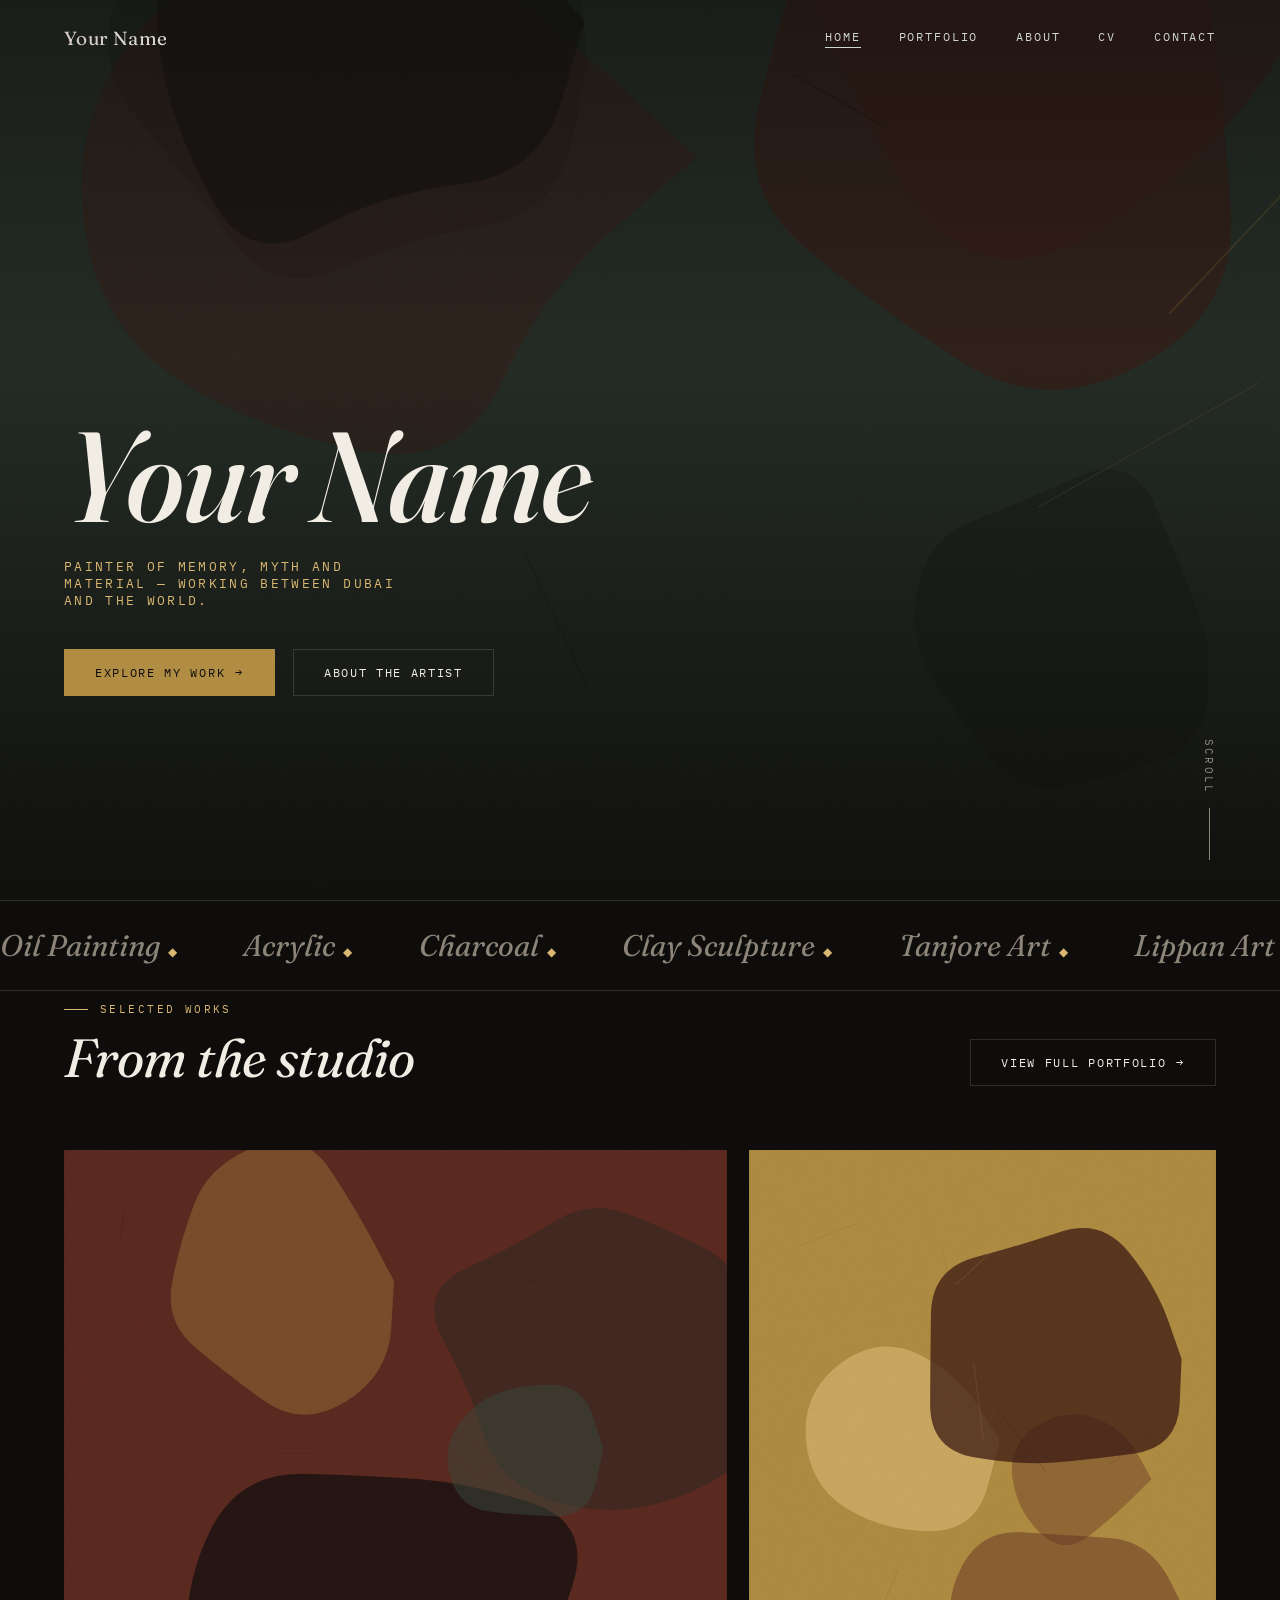
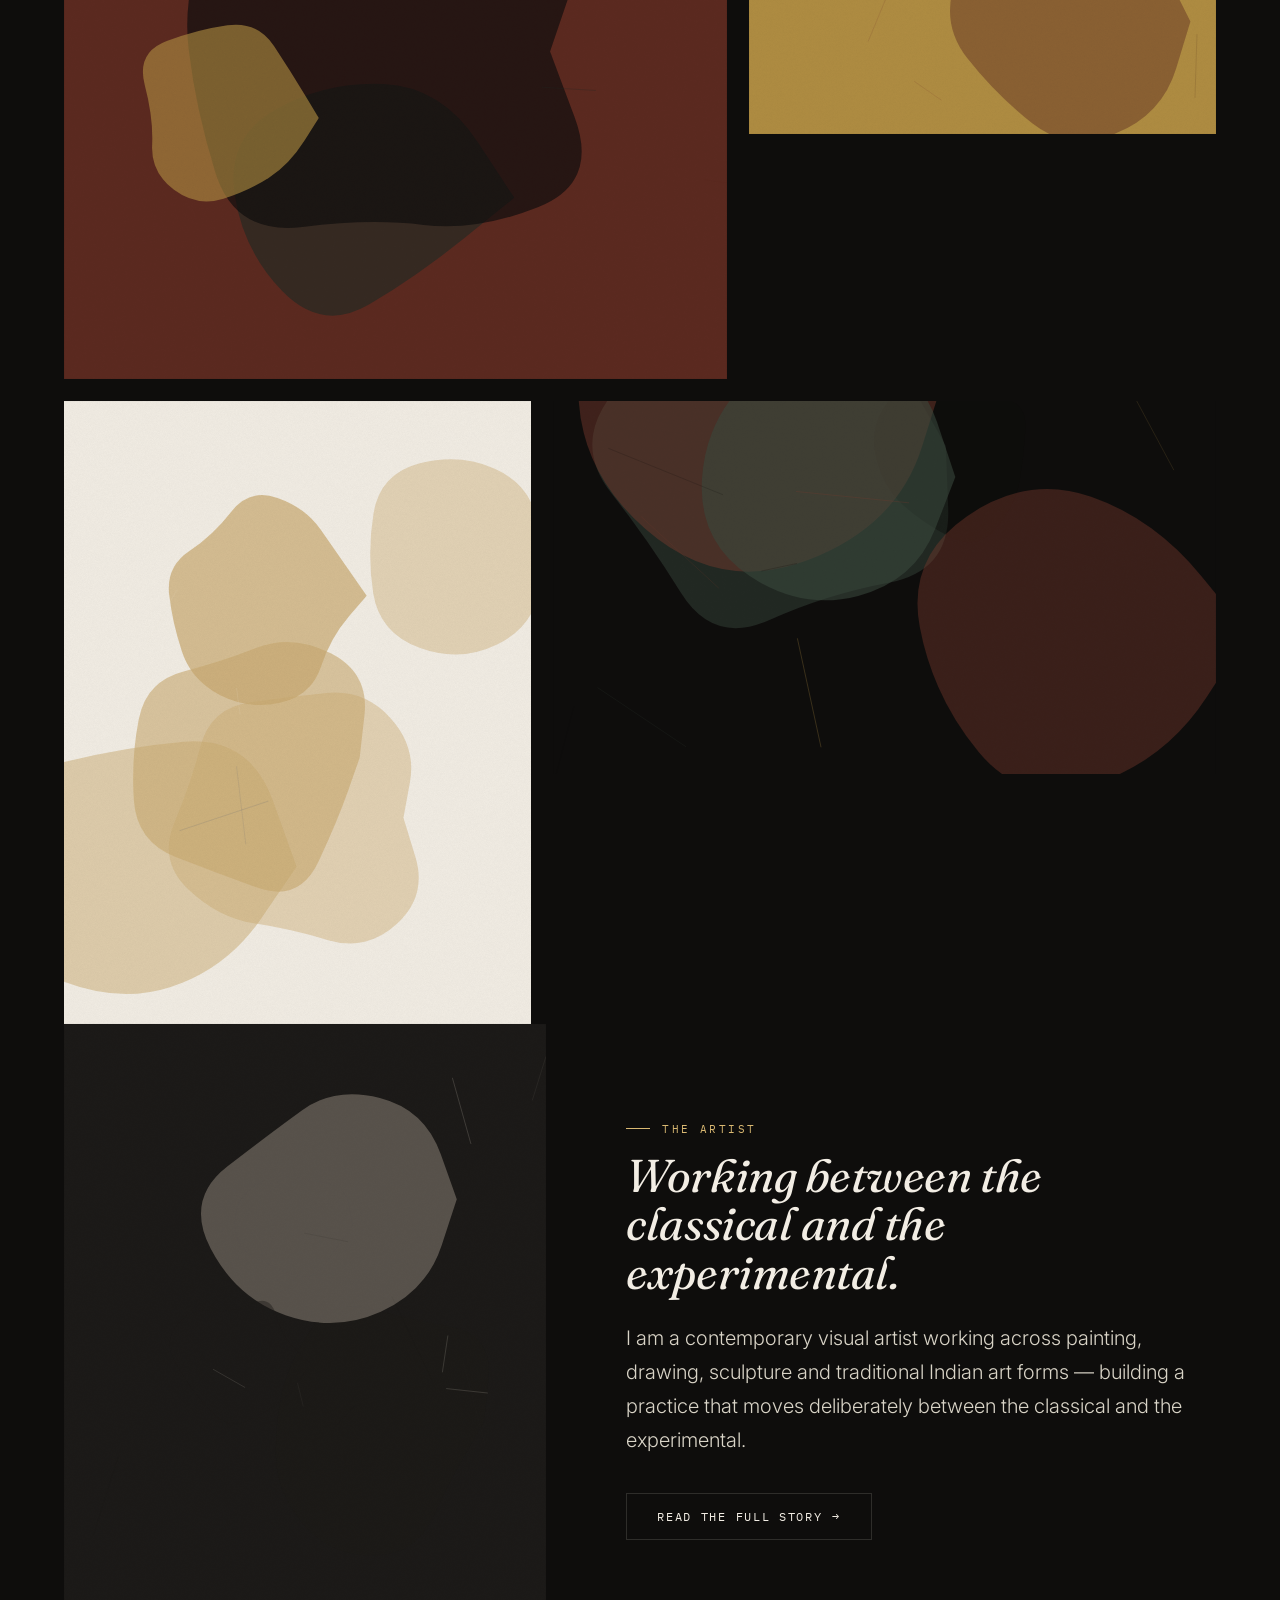
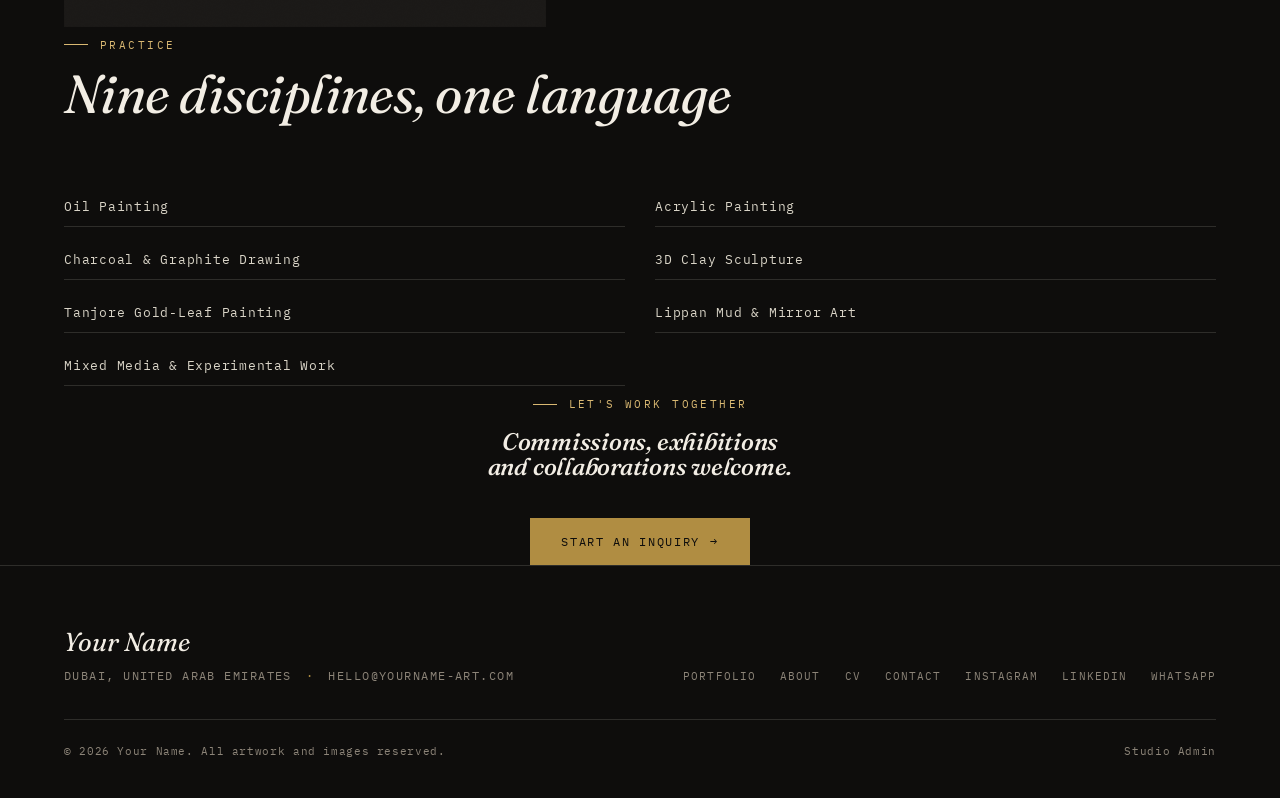
==== index.html @ 34c8f819 "PalleteAug17.1 PalleteAug17.1" ====
<!doctype html>
<html lang="en">
<head>
<meta charset="UTF-8" />
<meta name="viewport" content="width=device-width, initial-scale=1" />
<title>Your Name — Contemporary Visual Artist</title>
<meta name="description" content="Contemporary visual artist working across oil, acrylic, charcoal, clay sculpture, Tanjore and Lippan mud-mirror art. Based in Dubai, exhibiting internationally." />
<meta property="og:title" content="Your Name — Contemporary Visual Artist" />
<meta property="og:description" content="A digital gallery of paintings, sketches, sculpture and traditional Indian art forms." />
<meta property="og:type" content="website" />
<link rel="icon" href="data:,">
<link rel="stylesheet" href="assets/css/style.css" />
</head>
<body data-page="home">
<div id="veil" class="veil"></div>
<a class="skip-link" href="#main">Skip to content</a>
<div id="site-nav"></div>

<main id="main">

  <section class="hero">
    <div class="hero-media"><img id="heroImg" src="assets/images/artworks/hero-artwork.svg" alt="Featured artwork" /></div>
    <div class="hero-inner">
      <h1 class="hero-name" id="heroName">Your Name</h1>
      <p class="hero-tagline" id="heroTagline">Painter of memory, myth and material</p>
      <div class="hero-ctas">
        <a href="portfolio.html" class="btn btn-solid btn-arrow">Explore My Work</a>
        <a href="about.html" class="btn">About the Artist</a>
      </div>
    </div>
    <div class="hero-scroll"><span>Scroll</span><span class="line"></span></div>
  </section>

  <div class="marquee-wrap">
    <div class="marquee" id="marquee" aria-hidden="true"></div>
  </div>

  <section class="container">
    <div class="section-head reveal">
      <div>
        <p class="eyebrow">Selected Works</p>
        <h2>From the studio</h2>
      </div>
      <a href="portfolio.html" class="btn btn-arrow">View Full Portfolio</a>
    </div>
    <div class="featured-strip" id="featuredStrip"></div>
  </section>

  <section class="container about-teaser">
    <div class="reveal reveal-img"><img src="assets/images/artworks/study-in-graphite-ii.svg" alt="In the studio" style="aspect-ratio:4/5;object-fit:cover;" /></div>
    <div class="reveal">
      <p class="eyebrow">The Artist</p>
      <h2 style="font-style:italic;font-weight:400;font-size:clamp(30px,3.8vw,46px);margin-top:16px;">Working between the classical and the experimental.</h2>
      <p class="lede" style="margin-top:24px;" id="aboutTeaserText"></p>
      <div style="margin-top:36px;"><a href="about.html" class="btn btn-arrow">Read the Full Story</a></div>
    </div>
  </section>

  <section class="container">
    <div class="section-head reveal">
      <div>
        <p class="eyebrow">Practice</p>
        <h2>Nine disciplines, one language</h2>
      </div>
    </div>
    <div class="mediums-list stagger" id="mediumsList"></div>
  </section>

  <section class="container reveal" style="text-align:center; padding-top:0;">
    <p class="eyebrow" style="justify-content:center;">Let's Work Together</p>
    <h2 style="font-style:italic; margin-top:18px;">Commissions, exhibitions<br/>and collaborations welcome.</h2>
    <div style="margin-top:38px;"><a href="contact.html" class="btn btn-solid btn-arrow">Start an Inquiry</a></div>
  </section>

</main>

<div id="site-footer"></div>

<script src="assets/js/data.js"></script>
<script src="assets/js/store.js"></script>
<script src="assets/js/main.js"></script>
<script src="assets/js/gallery.js"></script>
<script>
document.addEventListener("site:ready", (e) => {
  const site = e.detail.site;
  document.title = `${site.artistName} — Contemporary Visual Artist`;
  document.getElementById("heroName").textContent = site.artistName;
  document.getElementById("heroTagline").textContent = site.tagline;
  document.getElementById("heroImg").src = site.heroImage;
  document.getElementById("aboutTeaserText").textContent = site.bio.intro;

  const mediums = Store.getSite().mediums;
  document.getElementById("mediumsList").innerHTML = mediums.map(m => `<li class="reveal">${m}</li>`).join("");

  const marquee = document.getElementById("marquee");
  const words = ["Oil Painting", "Acrylic", "Charcoal", "Clay Sculpture", "Tanjore Art", "Lippan Art", "Mixed Media"];
  const line = words.map(w => `<span>${w}<em>◆</em></span>`).join("");
  marquee.innerHTML = line + line;

  renderFeaturedStrip();
  initReveal();
});
</script>
</body>
</html>
---- assets/css/style.css ----
/* ===========================================================
   ARTIST GALLERY — DESIGN SYSTEM
   Palette drawn from the artist's own materials:
   ink (charcoal), plaster (gallery wall), antique gilt gold
   (Tanjore leaf), oxide clay (Lippan mud + Tanjore ground).
   =========================================================== */

@import url('https://fonts.googleapis.com/css2?family=Fraunces:ital,opsz,wght@0,9..144,300;0,9..144,400;0,9..144,500;0,9..144,600;1,9..144,400;1,9..144,500&family=Inter:wght@300;400;500;600&family=IBM+Plex+Mono:wght@400;500&display=swap');

:root{
  --ink: #0E0D0C;
  --ink-soft: #171513;
  --plaster: #F2EDE4;
  --plaster-dim: #E7E0D2;
  --gold: #B08D42;
  --gold-bright: #D9B872;
  --clay: #7A3B2E;
  --clay-bright: #9A4F3E;
  --stone: #8C8478;
  --mirror: #D9D4C7;
  --line: rgba(242,237,228,0.14);
  --line-dark: rgba(14,13,12,0.12);

  --display: 'Fraunces', ui-serif, Georgia, serif;
  --body: 'Inter', -apple-system, BlinkMacSystemFont, sans-serif;
  --mono: 'IBM Plex Mono', ui-monospace, SFMono-Regular, monospace;

  --container: 1360px;
  --gutter: clamp(20px, 5vw, 72px);
  --ease: cubic-bezier(.16,.84,.32,1);
  --ease-soft: cubic-bezier(.4,0,.2,1);
}

*{ box-sizing: border-box; }
html{ scroll-behavior: smooth; }
@media (prefers-reduced-motion: reduce){
  html{ scroll-behavior: auto; }
  *{ animation-duration: 0.001ms !important; animation-iteration-count: 1 !important; transition-duration: 0.001ms !important; scroll-behavior: auto !important; }
}

body{
  margin:0;
  background: var(--ink);
  color: var(--plaster);
  font-family: var(--body);
  font-weight: 400;
  -webkit-font-smoothing: antialiased;
  overflow-x: hidden;
}

body.light{ background: var(--plaster); color: var(--ink); }

img{ max-width:100%; display:block; }
a{ color: inherit; text-decoration:none; }
button{ font-family: inherit; }

::selection{ background: var(--gold); color: var(--ink); }

.container{ max-width: var(--container); margin: 0 auto; padding: 0 var(--gutter); }

/* ---------- Typography ---------- */
h1,h2,h3,h4{ font-family: var(--display); font-weight: 500; margin: 0; letter-spacing: -0.01em; line-height: 1.05; }
.eyebrow{
  font-family: var(--mono); font-size: 11px; letter-spacing: 0.22em; text-transform: uppercase;
  color: var(--gold-bright); display:flex; align-items:center; gap: 12px;
}
.eyebrow::before{ content:""; width: 24px; height:1px; background: var(--gold-bright); display:inline-block; }

.label-line{
  font-family: var(--mono); font-size: 12px; letter-spacing: 0.12em; text-transform: uppercase;
  color: var(--stone); display:flex; flex-wrap:wrap; gap: 0 14px;
}
.label-line span:not(:last-child)::after{ content:"·"; margin-left:14px; color: var(--gold); }

.serif-lg{ font-size: clamp(40px, 6vw, 84px); }
p.lede{ font-size: clamp(17px,1.6vw,20px); line-height:1.7; color: var(--mirror); max-width: 62ch; font-weight:300; }

/* ---------- Buttons ---------- */
.btn{
  display:inline-flex; align-items:center; gap:10px; padding: 15px 30px;
  font-family: var(--mono); font-size: 12px; letter-spacing:0.14em; text-transform:uppercase;
  border: 1px solid var(--line); background: transparent; color: var(--plaster);
  cursor:pointer; transition: all .45s var(--ease); position:relative; overflow:hidden; white-space:nowrap;
}
.btn:hover{ border-color: var(--gold-bright); color: var(--gold-bright); }
.btn-solid{ background: var(--gold); border-color: var(--gold); color: var(--ink); }
.btn-solid:hover{ background: var(--gold-bright); border-color: var(--gold-bright); color: var(--ink); }
.btn-arrow::after{ content:"→"; transition: transform .35s var(--ease); }
.btn-arrow:hover::after{ transform: translateX(4px); }
body.light .btn{ color: var(--ink); border-color: var(--line-dark); }
body.light .btn:hover{ color: var(--clay); border-color: var(--clay); }

/* ---------- Nav ---------- */
.nav{
  position: fixed; top:0; left:0; right:0; z-index: 500;
  display:flex; align-items:center; justify-content:space-between;
  padding: 26px var(--gutter); mix-blend-mode: difference;
  transition: padding .5s var(--ease);
}
.nav.scrolled{ padding: 16px var(--gutter); }
.nav-mark{ font-family: var(--display); font-size: 19px; letter-spacing: 0.02em; color: var(--plaster); }
.nav-links{ display:flex; gap: 38px; align-items:center; }
.nav-links a{
  font-family: var(--mono); font-size: 11.5px; letter-spacing: 0.16em; text-transform: uppercase;
  color: var(--plaster); position:relative; padding-bottom: 4px;
}
.nav-links a::after{ content:""; position:absolute; left:0; bottom:0; width:0; height:1px; background: var(--plaster); transition: width .4s var(--ease); }
.nav-links a:hover::after, .nav-links a.active::after{ width:100%; }
.nav-toggle{ display:none; flex-direction:column; gap:5px; background:none; border:none; cursor:pointer; z-index:600; }
.nav-toggle span{ width:26px; height:1px; background: var(--plaster); transition: all .35s var(--ease); }
.nav-mobile{
  position: fixed; inset:0; background: var(--ink); z-index: 450;
  display:flex; flex-direction:column; align-items:flex-start; justify-content:center; gap: 26px;
  padding: 0 var(--gutter); transform: translateY(-100%); transition: transform .6s var(--ease);
}
.nav-mobile.open{ transform: translateY(0); }
.nav-mobile a{ font-family: var(--display); font-size: 38px; color: var(--plaster); }

@media (max-width: 860px){
  .nav-links{ display:none; }
  .nav-toggle{ display:flex; }
}

/* ---------- Hero ---------- */
.hero{
  position: relative; min-height: 100svh; display:flex; align-items:flex-end;
  overflow:hidden; background: var(--ink);
}
.hero-media{ position:absolute; inset:0; }
.hero-media img{ width:100%; height:100%; object-fit:cover; opacity:0.62; transform: scale(1.08); }
.hero-media::after{
  content:""; position:absolute; inset:0;
  background: linear-gradient(180deg, rgba(14,13,12,0.55) 0%, rgba(14,13,12,0.15) 40%, rgba(14,13,12,0.92) 100%);
}
.hero-inner{ position:relative; z-index:2; width:100%; padding: 0 var(--gutter) 76px; }
.hero-name{
  font-family: var(--display); font-weight: 500; font-style: italic;
  font-size: clamp(52px, 10vw, 148px); line-height: 0.94; color: var(--plaster);
  letter-spacing: -0.01em;
}
.hero-tagline{
  font-family: var(--mono); font-size: 13px; letter-spacing: 0.18em; text-transform:uppercase;
  color: var(--gold-bright); margin-top: 22px; max-width: 46ch;
}
.hero-ctas{ display:flex; gap:18px; margin-top: 40px; flex-wrap:wrap; }
.hero-scroll{
  position:absolute; right: var(--gutter); bottom: 40px; z-index:2;
  writing-mode: vertical-rl; font-family: var(--mono); font-size: 11px; letter-spacing:0.2em;
  color: var(--stone); display:flex; align-items:center; gap:14px; text-transform:uppercase;
}
.hero-scroll .line{ width:1px; height:52px; background: var(--stone); position:relative; overflow:hidden; }
.hero-scroll .line::after{ content:""; position:absolute; top:-100%; left:0; width:100%; height:100%; background: var(--gold-bright); animation: scrollline 2.6s var(--ease) infinite; }
@keyframes scrollline{ to{ top: 100%; } }

/* reveal-on-scroll */
.reveal{ opacity:0; transform: translateY(48px); transition: opacity 1s var(--ease), transform 1s var(--ease); }
.reveal.in{ opacity:1; transform: translateY(0); }
.reveal-img{ overflow:hidden; }
.reveal-img img{ transform: scale(1.16); transition: transform 1.4s var(--ease); will-change:transform; }
.reveal-img.in img{ transform: scale(1); }
.stagger .reveal:nth-child(2){ transition-delay: .08s; }
.stagger .reveal:nth-child(3){ transition-delay: .16s; }
.stagger .reveal:nth-child(4){ transition-delay: .24s; }

/* ---------- Sections generic ---------- */
section{ padding: 128px 0; position:relative; }
.section-head{ display:flex; justify-content:space-between; align-items:flex-end; gap:40px; margin-bottom: 64px; flex-wrap:wrap; }
.section-head h2{ font-size: clamp(34px,4.2vw,58px); font-style:italic; font-weight:400; margin-top:14px; }
.divider{ height:1px; background: var(--line); border:none; margin: 0; }
body.light .divider{ background: var(--line-dark); }

/* ---------- Featured strip (home) ---------- */
.featured-strip{ display:grid; grid-template-columns: repeat(12,1fr); gap: 22px; }
.f-card{ position:relative; overflow:hidden; cursor:pointer; background:#111; }
.f-card img{ width:100%; height:100%; object-fit:cover; transition: transform 1s var(--ease); }
.f-card:hover img{ transform: scale(1.06); }
.f-card .f-meta{
  position:absolute; left:0; right:0; bottom:0; padding: 22px 24px;
  background: linear-gradient(0deg, rgba(14,13,12,0.85), transparent);
  transform: translateY(10px); opacity:0; transition: all .5s var(--ease);
}
.f-card:hover .f-meta{ transform: translateY(0); opacity:1; }
.f-meta h3{ font-size: 21px; font-style:italic; color:var(--plaster); }
.f-meta .label-line{ margin-top:6px; }
.f-1{ grid-column: span 7; aspect-ratio: 4/5; }
.f-2{ grid-column: span 5; aspect-ratio: 4/5; }
.f-3{ grid-column: span 5; aspect-ratio: 3/4; }
.f-4{ grid-column: span 7; aspect-ratio: 16/9; }
@media (max-width: 860px){ .f-1,.f-2,.f-3,.f-4{ grid-column: span 12; aspect-ratio: 4/5; } }

/* ---------- About teaser strip (home) ---------- */
.about-teaser{ display:grid; grid-template-columns: 0.9fr 1.1fr; gap: 80px; align-items:center; }
@media (max-width: 900px){ .about-teaser{ grid-template-columns:1fr; gap:40px; } }

/* ---------- Marquee ---------- */
.marquee-wrap{ border-top:1px solid var(--line); border-bottom:1px solid var(--line); overflow:hidden; padding: 26px 0; }
.marquee{ display:flex; gap: 56px; white-space:nowrap; width:max-content; animation: marquee 34s linear infinite; }
.marquee span{ font-family: var(--display); font-style:italic; font-size: 30px; color: var(--stone); }
.marquee span em{ color: var(--gold-bright); font-style:normal; font-family:var(--mono); font-size:12px; letter-spacing:.2em; margin:0 8px; }
@keyframes marquee{ from{ transform:translateX(0);} to{ transform: translateX(-50%);} }

/* ---------- Portfolio ---------- */
.filters{ display:flex; flex-wrap:wrap; gap: 10px; margin-bottom: 56px; }
.filter-btn{
  font-family: var(--mono); font-size: 11px; letter-spacing:0.12em; text-transform:uppercase;
  padding: 10px 18px; border:1px solid var(--line); background:transparent; color: var(--stone);
  cursor:pointer; transition: all .3s var(--ease-soft);
}
.filter-btn:hover{ color: var(--plaster); border-color: var(--plaster); }
.filter-btn.active{ background: var(--gold); border-color: var(--gold); color: var(--ink); }

.gallery-grid{ display:grid; grid-template-columns: repeat(3, 1fr); gap: 28px 24px; }
.gallery-grid .g-card:nth-child(6n+2), .gallery-grid .g-card:nth-child(6n+5){ margin-top: 64px; }
@media (max-width:1000px){ .gallery-grid{ grid-template-columns: repeat(2,1fr);} .gallery-grid .g-card{ margin-top:0 !important; } }
@media (max-width:620px){ .gallery-grid{ grid-template-columns: 1fr; } }

.g-card{ cursor:pointer; }
.g-card .g-img{ position:relative; overflow:hidden; aspect-ratio: 4/5; background:#111; }
.g-card .g-img img{ width:100%; height:100%; object-fit:cover; transition: transform 1.1s var(--ease); }
.g-card:hover .g-img img{ transform: scale(1.07); }
.g-card .g-status{
  position:absolute; top:14px; left:14px; font-family:var(--mono); font-size:10px; letter-spacing:.14em; text-transform:uppercase;
  padding:6px 10px; background: rgba(14,13,12,0.75); color: var(--gold-bright); border:1px solid var(--line);
}
.g-card .g-status.sold{ color: var(--clay-bright); }
.g-card .g-view{
  position:absolute; inset:0; display:flex; align-items:center; justify-content:center;
  background: rgba(14,13,12,0.28); opacity:0; transition: opacity .4s var(--ease);
}
.g-card:hover .g-view{ opacity:1; }
.g-view span{ font-family:var(--mono); font-size:11px; letter-spacing:.2em; text-transform:uppercase; border:1px solid var(--plaster); padding:12px 22px; color:var(--plaster); }
.g-info{ padding-top: 16px; display:flex; justify-content:space-between; align-items:baseline; gap:16px; }
.g-info h3{ font-size: 19px; font-style:italic; font-weight:400; }
.g-info .label-line{ font-size:10.5px; }
.empty-state{ padding: 90px 0; text-align:center; color: var(--stone); font-family:var(--mono); font-size:13px; letter-spacing:.08em; text-transform:uppercase; }

/* custom cursor (desktop only) */
.cursor-dot{
  position:fixed; top:0; left:0; width:64px; height:64px; border-radius:50%;
  border:1px solid var(--gold-bright); pointer-events:none; z-index:900; opacity:0;
  transform: translate(-50%,-50%); transition: opacity .3s var(--ease), width .3s var(--ease), height .3s var(--ease);
  display:flex; align-items:center; justify-content:center;
}
.cursor-dot span{ font-family:var(--mono); font-size:10px; letter-spacing:.14em; color:var(--gold-bright); text-transform:uppercase; opacity:0; transition:opacity .3s; }
.cursor-dot.show{ opacity:1; }
.cursor-dot.show span{ opacity:1; }
@media (hover:none), (pointer:coarse){ .cursor-dot{ display:none; } }

/* ---------- Artwork detail ---------- */
.art-hero{ position:relative; padding-top: 120px; }
.art-hero-img{ width:100%; max-height:82vh; overflow:hidden; background:#111; }
.art-hero-img img{ width:100%; height:100%; object-fit:cover; }
.art-hero-info{ padding: 40px var(--gutter) 0; display:flex; justify-content:space-between; align-items:flex-end; gap:30px; flex-wrap:wrap; }
.art-title{ font-size: clamp(32px,5vw,64px); font-style:italic; max-width: 18ch; }
.art-story{ max-width: 66ch; margin: 0 auto; padding: 90px var(--gutter); }
.art-story h4{ font-family:var(--mono); font-size:12px; letter-spacing:.18em; text-transform:uppercase; color:var(--gold-bright); margin-bottom:18px; }
.art-story p{ font-size: 18px; line-height:1.85; color: var(--mirror); font-weight:300; margin: 0 0 46px; }
.art-story-block:last-child p{ margin-bottom:0; }
.art-gallery-extra{ display:grid; grid-template-columns: 1fr 1fr; gap: 20px; padding: 0 var(--gutter) 90px; }
.art-gallery-extra img{ width:100%; aspect-ratio:4/5; object-fit:cover; }
.art-nav{ display:flex; justify-content:space-between; border-top:1px solid var(--line); padding: 34px var(--gutter); }
.art-nav a{ font-family:var(--mono); font-size:11px; letter-spacing:.14em; text-transform:uppercase; color:var(--stone); }
.art-nav a:hover{ color: var(--gold-bright); }
@media (max-width:700px){ .art-gallery-extra{ grid-template-columns:1fr; } }

/* ---------- About page ---------- */
.about-hero{ padding-top: 170px; }
.about-grid{ display:grid; grid-template-columns: 340px 1fr; gap: 90px; }
@media (max-width:900px){ .about-grid{ grid-template-columns:1fr; gap:50px; } }
.about-sticky{ position:sticky; top: 130px; align-self:start; }
.about-block{ padding-bottom: 90px; border-bottom: 1px solid var(--line); margin-bottom: 90px; }
.about-block:last-child{ border-bottom:none; }
.mediums-list{ display:grid; grid-template-columns: repeat(2,1fr); gap: 12px 30px; margin-top:20px; }
.mediums-list li{ list-style:none; font-family:var(--mono); font-size:12.5px; letter-spacing:.06em; padding:12px 0; border-bottom:1px solid var(--line); color: var(--mirror); }
.timeline-item{ display:grid; grid-template-columns: 130px 1fr; gap: 30px; padding: 26px 0; border-bottom:1px solid var(--line); }
.timeline-item .t-year{ font-family:var(--mono); font-size:12px; color: var(--gold-bright); letter-spacing:.08em; }
.timeline-item h4{ font-size:19px; font-weight:500; font-family:var(--body); }
.timeline-item p{ color:var(--stone); font-size:14.5px; margin:8px 0 0; line-height:1.6; }

/* ---------- CV page ---------- */
.cv-wrap{ padding-top: 160px; }
.cv-head{ display:flex; justify-content:space-between; align-items:flex-end; gap:30px; flex-wrap:wrap; padding-bottom:60px; border-bottom:1px solid var(--line); margin-bottom:70px; }
.cv-section{ margin-bottom: 64px; }
.cv-section h3{ font-family:var(--mono); font-size:12px; letter-spacing:.18em; text-transform:uppercase; color:var(--gold-bright); margin-bottom:26px; }
.cv-row{ display:grid; grid-template-columns: 190px 1fr; gap:24px; padding: 18px 0; border-bottom:1px solid var(--line); }
.cv-row .cv-when{ font-family:var(--mono); font-size:12px; color:var(--stone); }
.cv-row h4{ font-size:17px; font-weight:500; }
.cv-row p{ color:var(--stone); font-size:14px; margin:6px 0 0; line-height:1.6; }
@media (max-width:700px){ .cv-row{ grid-template-columns:1fr; gap:6px; } }
.tags{ display:flex; flex-wrap:wrap; gap:10px; }
.tags span{ font-family:var(--mono); font-size:11px; letter-spacing:.08em; padding:9px 14px; border:1px solid var(--line); color:var(--mirror); text-transform:uppercase; }

/* ---------- Contact ---------- */
.contact-grid{ display:grid; grid-template-columns: 1fr 1.2fr; gap:90px; padding-top:160px; }
@media (max-width:900px){ .contact-grid{ grid-template-columns:1fr; gap:56px; } }
.contact-item{ padding: 22px 0; border-bottom:1px solid var(--line); }
.contact-item .eyebrow{ margin-bottom:10px; }
.contact-item a, .contact-item p{ font-size:19px; font-family:var(--display); font-style:italic; }
.social-row{ display:flex; gap:16px; margin-top:34px; flex-wrap:wrap; }
.social-row a{ font-family:var(--mono); font-size:11.5px; letter-spacing:.1em; text-transform:uppercase; border:1px solid var(--line); padding:12px 18px; transition:.3s var(--ease-soft); }
.social-row a:hover{ border-color: var(--gold-bright); color:var(--gold-bright); }

.field{ margin-bottom: 26px; }
.field label{ display:block; font-family:var(--mono); font-size:11px; letter-spacing:.14em; text-transform:uppercase; color:var(--stone); margin-bottom:10px; }
.field input, .field select, .field textarea{
  width:100%; background:transparent; border:none; border-bottom:1px solid var(--line); color:var(--plaster);
  font-family: var(--body); font-size:16px; padding: 12px 0; outline:none; transition: border-color .3s var(--ease-soft);
}
.field select option{ background: var(--ink); color: var(--plaster); }
.field input:focus, .field select:focus, .field textarea:focus{ border-color: var(--gold-bright); }
.field textarea{ resize:vertical; min-height:110px; }
.form-note{ font-size:12.5px; color:var(--stone); margin-top:18px; line-height:1.6; }
.form-success{ display:none; padding:22px 0; font-family:var(--mono); font-size:13px; color: var(--gold-bright); letter-spacing:.04em; }

/* ---------- Footer ---------- */
footer{ border-top:1px solid var(--line); padding: 60px var(--gutter) 40px; }
.footer-grid{ display:flex; justify-content:space-between; align-items:flex-end; gap:30px; flex-wrap:wrap; }
.footer-mark{ font-family:var(--display); font-style:italic; font-size:26px; }
.footer-links{ display:flex; gap:24px; flex-wrap:wrap; }
.footer-links a{ font-family:var(--mono); font-size:11px; letter-spacing:.1em; text-transform:uppercase; color:var(--stone); }
.footer-links a:hover{ color: var(--gold-bright); }
.footer-bottom{ margin-top:36px; padding-top:24px; border-top:1px solid var(--line); font-family:var(--mono); font-size:10.5px; color:var(--stone); letter-spacing:.06em; display:flex; justify-content:space-between; flex-wrap:wrap; gap:10px; }

/* ---------- Page transition veil ---------- */
.veil{ position:fixed; inset:0; background:var(--ink); z-index:1000; transform: translateY(0); pointer-events:none; }
.veil.hide{ transform: translateY(-100%); transition: transform .8s var(--ease); }
.veil.leaving{ transform: translateY(0); transition: transform .6s var(--ease); }

/* ---------- Lightbox ---------- */
.lightbox{ position:fixed; inset:0; background: rgba(14,13,12,0.97); z-index:800; display:flex; align-items:center; justify-content:center; opacity:0; pointer-events:none; transition: opacity .4s var(--ease); }
.lightbox.open{ opacity:1; pointer-events:auto; }
.lightbox img{ max-width:88vw; max-height:86vh; object-fit:contain; }
.lightbox-close{ position:absolute; top:30px; right:var(--gutter); font-family:var(--mono); font-size:12px; letter-spacing:.14em; text-transform:uppercase; background:none; border:1px solid var(--line); color:var(--plaster); padding:10px 18px; cursor:pointer; }

/* ---------- Utility ---------- */
.mt-0{ margin-top:0 !important; }
.text-center{ text-align:center; }
.hidden{ display:none !important; }
.skip-link{ position:absolute; left:-999px; top:0; background:var(--gold); color:var(--ink); padding:12px 18px; z-index:2000; font-family:var(--mono); font-size:12px; }
.skip-link:focus{ left: var(--gutter); top: 16px; }
:focus-visible{ outline: 2px solid var(--gold-bright); outline-offset: 3px; }

/* ==========================================================================
   ADMIN DASHBOARD
   ========================================================================== */
body.admin-body{ background: var(--plaster); color: var(--ink); }
.admin-login{ min-height:100svh; display:flex; align-items:center; justify-content:center; padding: 30px; }
.admin-login-card{ width:100%; max-width:400px; text-align:center; }
.admin-login-card .nav-mark{ font-size:26px; color:var(--ink); }
.admin-login-card p.lede{ color:var(--stone); margin: 14px auto 34px; font-size:15px; }
.admin-login-card .field input{ color:var(--ink); border-color: var(--line-dark); text-align:center; }
.admin-error{ color:var(--clay); font-family:var(--mono); font-size:12px; margin-top:14px; min-height:16px; }
.admin-hint{ font-family:var(--mono); font-size:11px; color:var(--stone); margin-top:26px; line-height:1.7; }

.admin-shell{ display:grid; grid-template-columns: 250px 1fr; min-height:100svh; }
.admin-side{ background: var(--ink); color: var(--plaster); padding: 30px 22px; position:sticky; top:0; height:100svh; overflow-y:auto; }
.admin-side .nav-mark{ color:var(--plaster); font-size:20px; }
.admin-side-sub{ font-family:var(--mono); font-size:10.5px; color:var(--stone); letter-spacing:.1em; text-transform:uppercase; margin: 6px 0 30px; }
.admin-tab{ display:flex; align-items:center; gap:10px; width:100%; text-align:left; background:none; border:none; color: var(--stone); font-family:var(--mono); font-size:12px; letter-spacing:.08em; text-transform:uppercase; padding: 13px 10px; cursor:pointer; border-left:2px solid transparent; }
.admin-tab:hover{ color:var(--plaster); }
.admin-tab.active{ color:var(--gold-bright); border-left-color:var(--gold-bright); background: rgba(176,141,66,0.08); }
.admin-side-foot{ margin-top: 30px; padding-top:20px; border-top:1px solid var(--line); display:flex; flex-direction:column; gap:10px; }
.admin-side-foot a, .admin-side-foot button{ font-family:var(--mono); font-size:11px; letter-spacing:.08em; text-transform:uppercase; color:var(--stone); background:none; border:none; text-align:left; cursor:pointer; padding:4px 0; }
.admin-side-foot a:hover, .admin-side-foot button:hover{ color: var(--gold-bright); }

.admin-main{ padding: 40px 48px 100px; max-width:1100px; }
.admin-panel{ display:none; }
.admin-panel.active{ display:block; }
.admin-head{ display:flex; justify-content:space-between; align-items:flex-end; gap:20px; margin-bottom:34px; flex-wrap:wrap; }
.admin-head h2{ font-style:italic; font-size:32px; }
.admin-head p{ color:var(--stone); font-size:14px; margin-top:8px; max-width:60ch; }

.status-banner{ display:flex; justify-content:space-between; align-items:center; gap:16px; flex-wrap:wrap; background: var(--plaster-dim); border:1px solid var(--line-dark); padding: 16px 20px; margin-bottom: 34px; font-family:var(--mono); font-size:12px; }
.status-banner.saved{ border-color:#8fae8f; }
.status-dot{ width:8px; height:8px; border-radius:50%; background: var(--clay); display:inline-block; margin-right:8px; }
.status-banner.saved .status-dot{ background:#5c8a5c; }

.admin-card{ background:#fff; border:1px solid var(--line-dark); padding: 22px 24px; margin-bottom:16px; }
.admin-list-row{ display:flex; align-items:center; gap:18px; padding:16px 0; border-bottom:1px solid var(--line-dark); }
.admin-list-row:last-child{ border-bottom:none; }
.admin-thumb{ width:64px; height:80px; object-fit:cover; background:#eee; flex-shrink:0; }
.admin-list-info{ flex:1; min-width:200px; }
.admin-list-info h4{ font-size:16px; font-weight:500; }
.admin-list-info .label-line{ color:var(--stone); margin-top:4px; font-size:10.5px; }
.admin-row-actions{ display:flex; gap:8px; flex-wrap:wrap; }
.icon-btn{ font-family:var(--mono); font-size:10.5px; letter-spacing:.06em; text-transform:uppercase; border:1px solid var(--line-dark); background:#fff; padding:8px 12px; cursor:pointer; color:var(--ink); }
.icon-btn:hover{ border-color: var(--clay); color:var(--clay); }
.icon-btn.gold:hover{ border-color: var(--gold); color: var(--gold); }
.pill{ font-family:var(--mono); font-size:10px; letter-spacing:.06em; text-transform:uppercase; padding:5px 10px; border:1px solid var(--line-dark); }
.pill.available{ color:#5c8a5c; border-color:#5c8a5c; }
.pill.sold{ color:var(--clay); border-color:var(--clay); }

.admin-form-grid{ display:grid; grid-template-columns: 1fr 1fr; gap: 18px 24px; }
.admin-form-grid .full{ grid-column: 1 / -1; }
.admin-field label{ display:block; font-family:var(--mono); font-size:10.5px; letter-spacing:.1em; text-transform:uppercase; color:var(--stone); margin-bottom:8px; }
.admin-field input, .admin-field select, .admin-field textarea{
  width:100%; border:1px solid var(--line-dark); background:#fff; color:var(--ink);
  font-family: var(--body); font-size:14.5px; padding: 10px 12px; outline:none;
}
.admin-field textarea{ min-height:90px; resize:vertical; }
.admin-field input:focus, .admin-field select:focus, .admin-field textarea:focus{ border-color: var(--gold); }

.editor-modal{ position:fixed; inset:0; background: rgba(14,13,12,0.5); z-index:700; display:none; align-items:flex-start; justify-content:center; padding: 40px 20px; overflow-y:auto; }
.editor-modal.open{ display:flex; }
.editor-card{ background:#fff; max-width:760px; width:100%; padding: 36px; margin-bottom:60px; }
.editor-card-head{ display:flex; justify-content:space-between; align-items:center; margin-bottom:26px; }
.editor-card-head h3{ font-style:italic; font-size:24px; }

.btn-row{ display:flex; gap:12px; margin-top:28px; flex-wrap:wrap; }
.btn-dark{ background: var(--ink); color:var(--plaster); border-color:var(--ink); }
.btn-dark:hover{ background: var(--ink-soft); color: var(--gold-bright); }
.admin-body .btn{ color: var(--ink); border-color: var(--line-dark); }
.admin-body .btn:hover{ color: var(--clay); border-color: var(--clay); }
.admin-body .btn-solid{ background:var(--gold); color:var(--ink); border-color:var(--gold); }
.admin-body .btn-solid:hover{ background:var(--gold-bright); }

.thumb-picker{ display:flex; align-items:center; gap:16px; }
.thumb-picker img{ width:70px; height:88px; object-fit:cover; border:1px solid var(--line-dark); }

@media (max-width:900px){
  .admin-shell{ grid-template-columns:1fr; }
  .admin-side{ position:relative; height:auto; display:flex; flex-wrap:wrap; gap:10px; align-items:center; }
  .admin-side-sub{ display:none; }
  .admin-main{ padding: 30px 20px 80px; }
  .admin-form-grid{ grid-template-columns:1fr; }
}
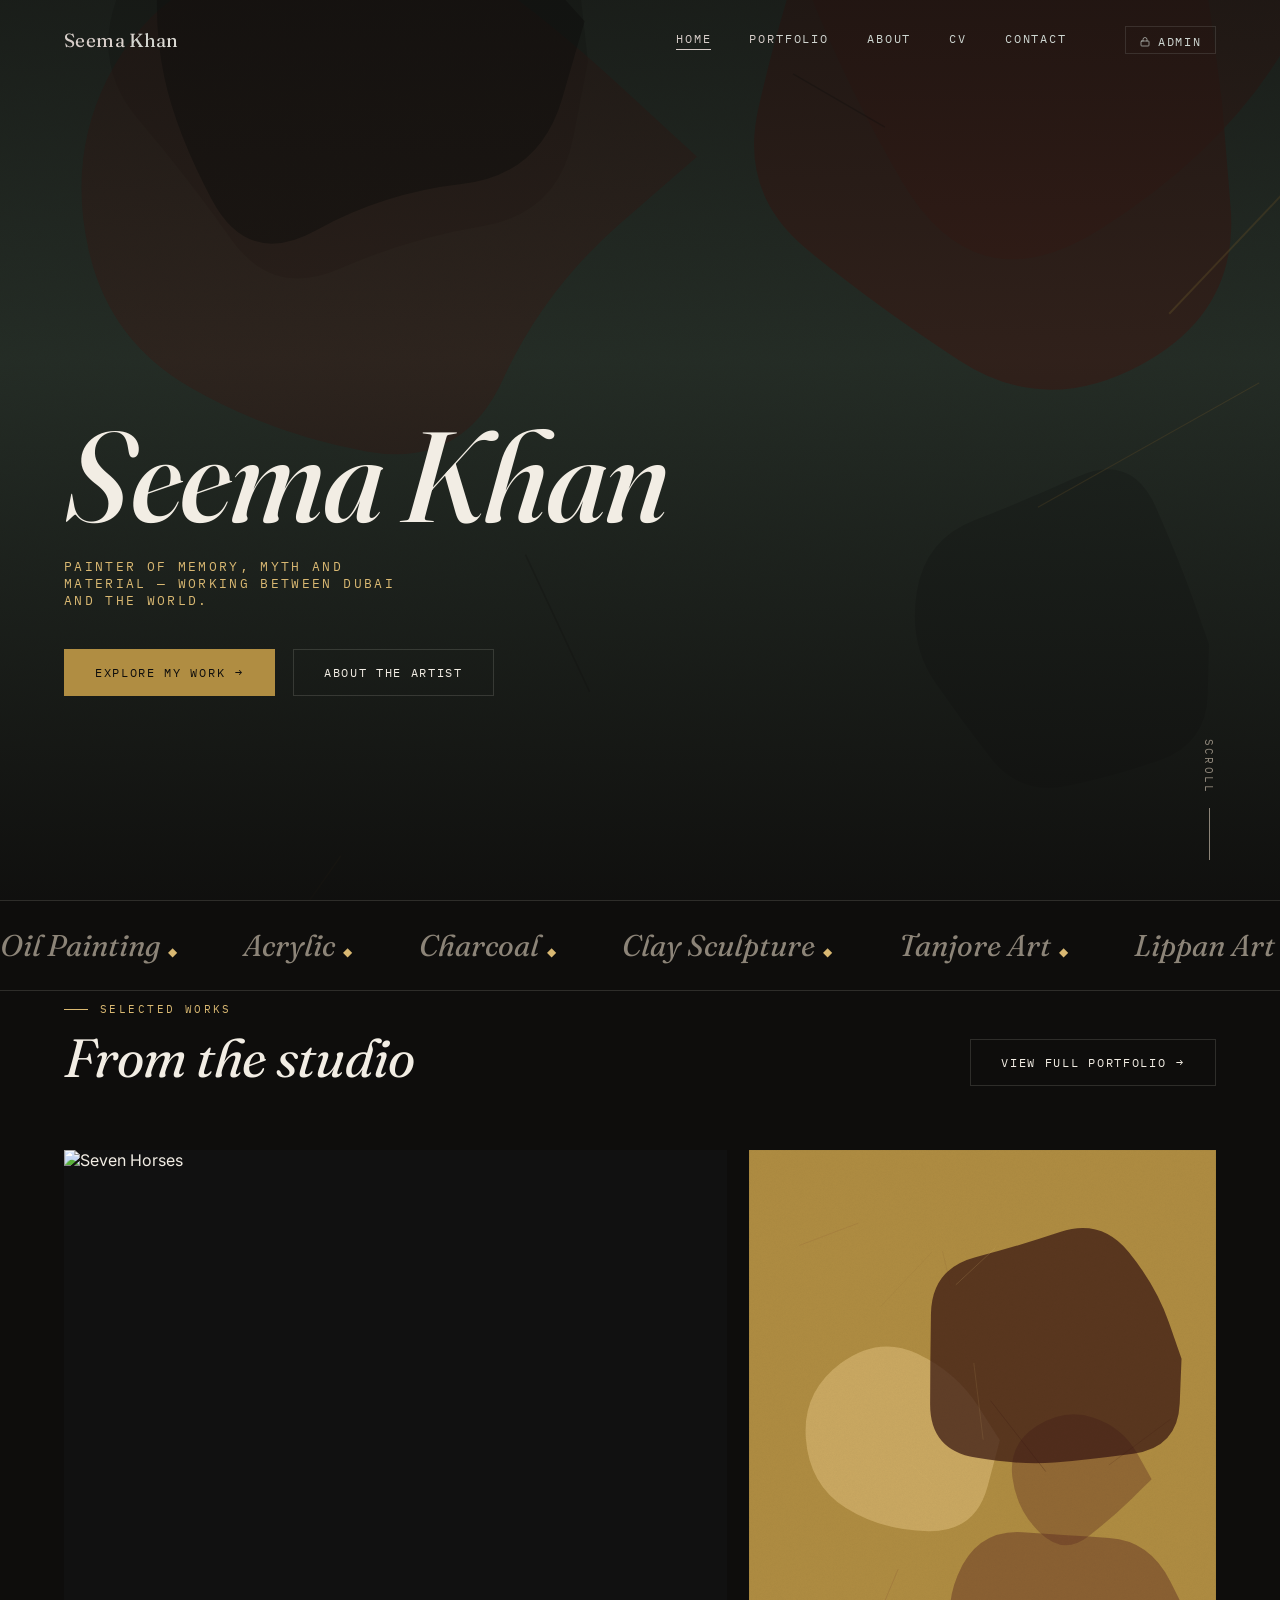
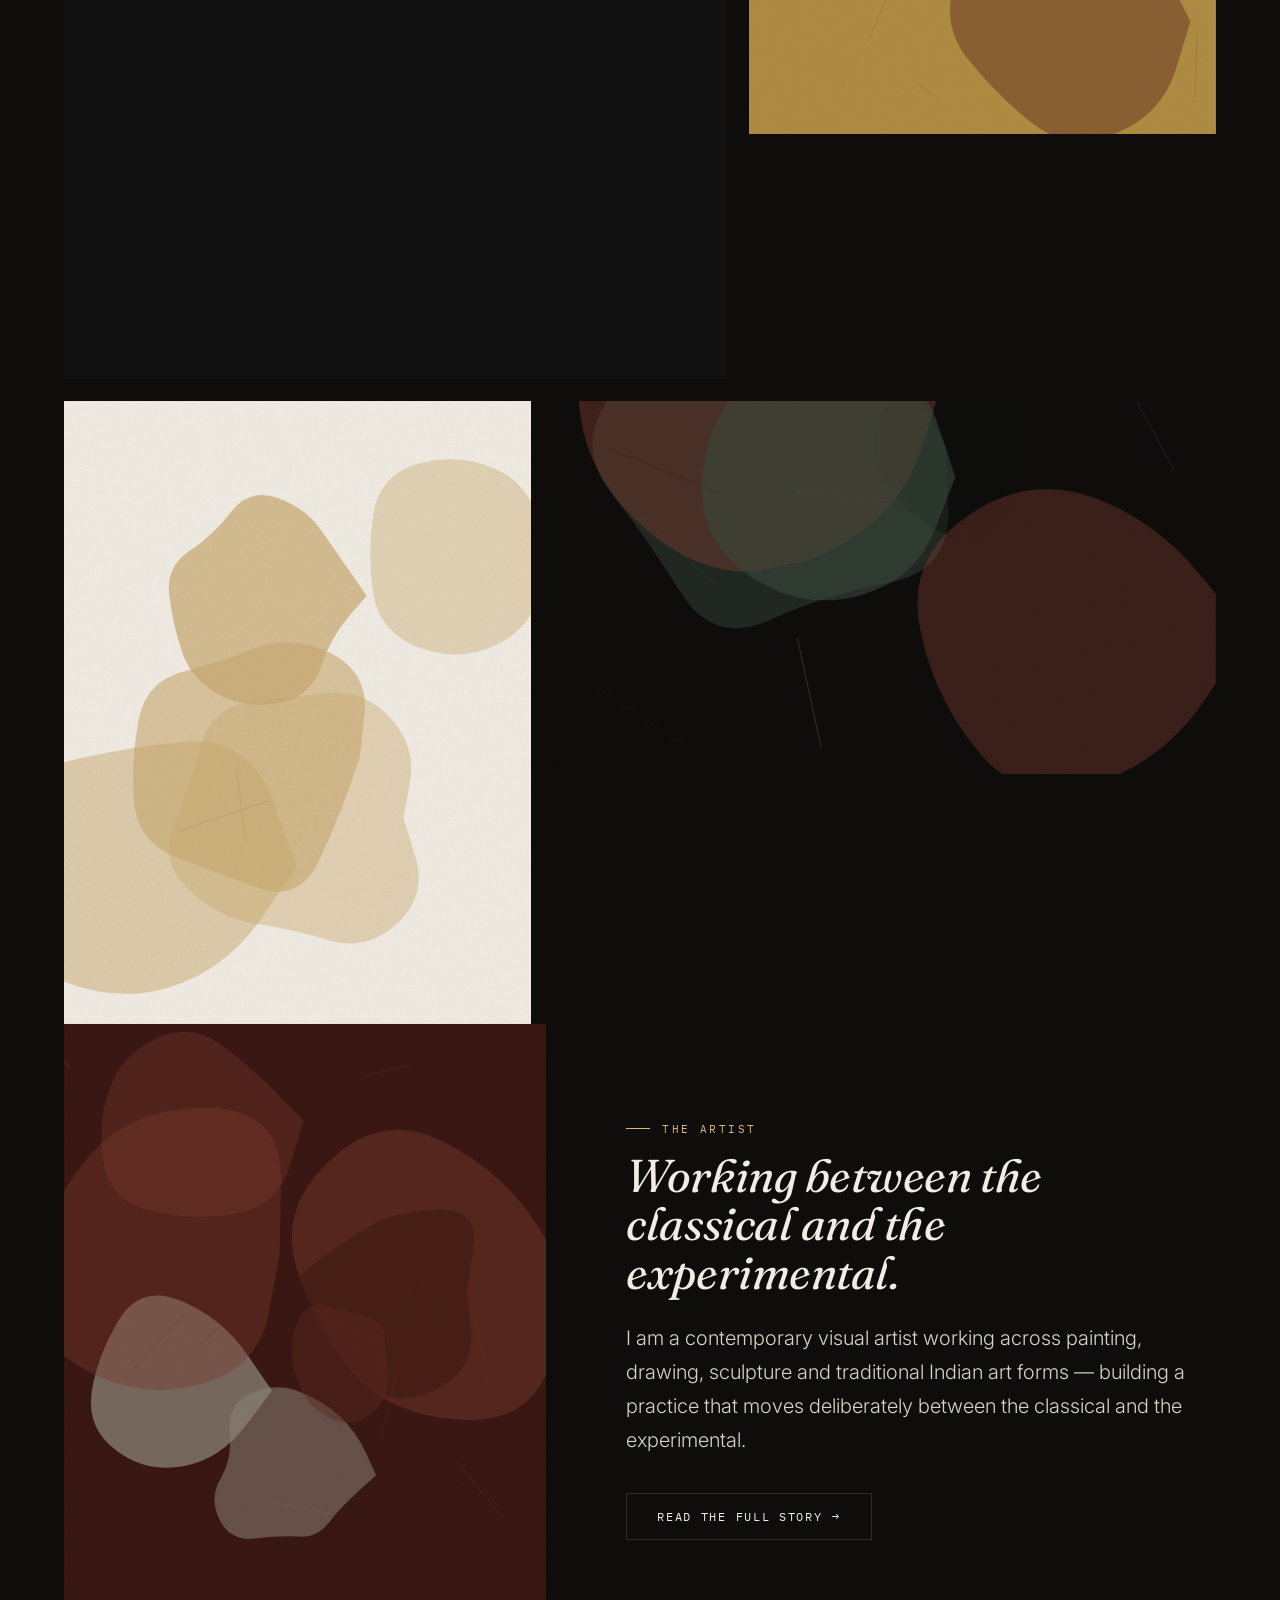
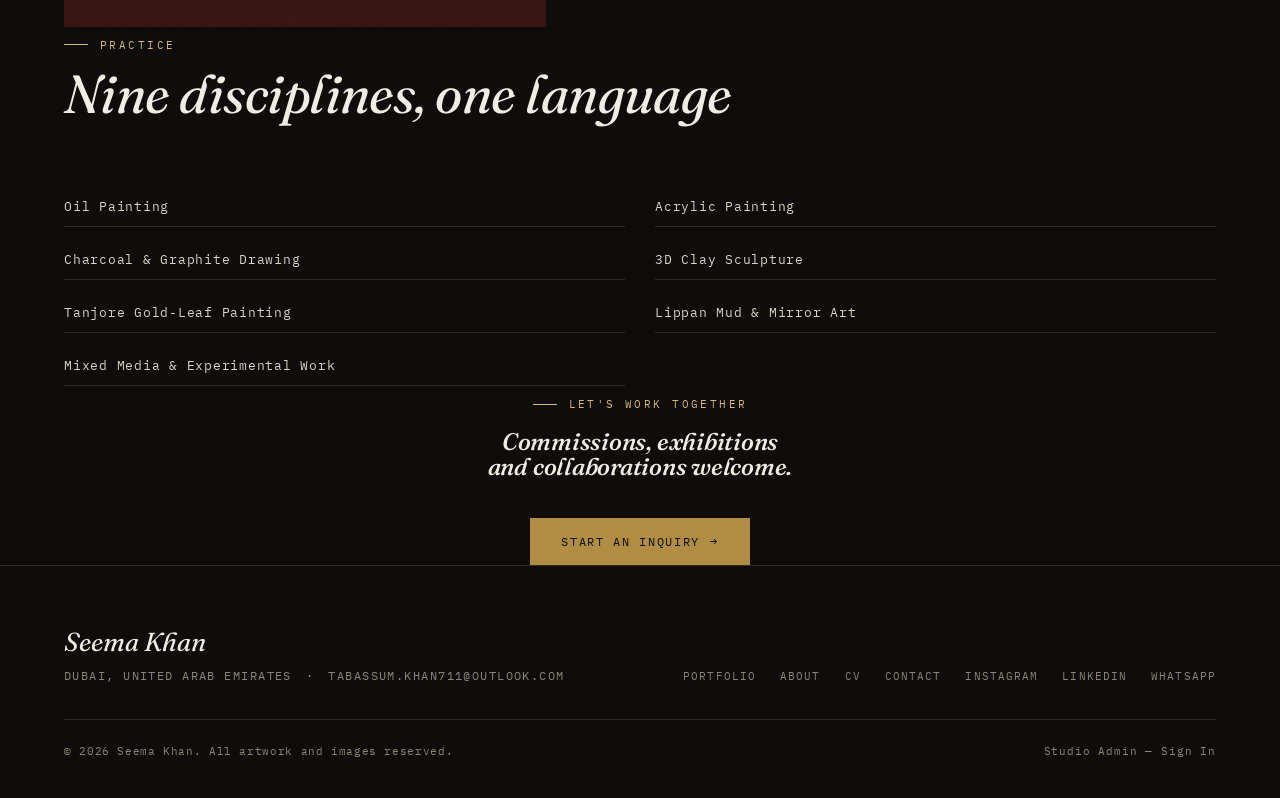
==== commit 347a25ad: "rangrezz3.1 rangrezz3.1" ====
--- a/index.html
+++ b/index.html
@@ -47,7 +47,7 @@
   </section>
 
   <section class="container about-teaser">
-    <div class="reveal reveal-img"><img src="assets/images/artworks/study-in-graphite-ii.svg" alt="In the studio" style="aspect-ratio:4/5;object-fit:cover;" /></div>
+    <div class="reveal reveal-img"><img id="aboutTeaserImg" src="assets/images/artworks/study-in-graphite-ii.svg" alt="In the studio" style="aspect-ratio:4/5;object-fit:cover;" /></div>
     <div class="reveal">
       <p class="eyebrow">The Artist</p>
       <h2 style="font-style:italic;font-weight:400;font-size:clamp(30px,3.8vw,46px);margin-top:16px;">Working between the classical and the experimental.</h2>
@@ -76,6 +76,9 @@
 
 <div id="site-footer"></div>
 
+<script src="assets/js/config.js"></script>
+<script src="assets/js/cloud.js"></script>
+<script src="assets/js/media.js"></script>
 <script src="assets/js/data.js"></script>
 <script src="assets/js/store.js"></script>
 <script src="assets/js/main.js"></script>
@@ -88,6 +91,7 @@
   document.getElementById("heroTagline").textContent = site.tagline;
   document.getElementById("heroImg").src = site.heroImage;
   document.getElementById("aboutTeaserText").textContent = site.bio.intro;
+  if (site.portraitImage) document.getElementById("aboutTeaserImg").src = site.portraitImage;
 
   const mediums = Store.getSite().mediums;
   document.getElementById("mediumsList").innerHTML = mediums.map(m => `<li class="reveal">${m}</li>`).join("");
--- a/assets/css/style.css
+++ b/assets/css/style.css
@@ -424,3 +424,181 @@
   .admin-main{ padding: 30px 20px 80px; }
   .admin-form-grid{ grid-template-columns:1fr; }
 }
+
+/* ===========================================================
+   ADMIN ENTRY POINT
+   Quiet enough to disappear for a visitor, obvious to the owner.
+   =========================================================== */
+.nav-admin{
+  display:inline-flex; align-items:center; gap:7px;
+  font-family:var(--mono); font-size:10.5px; letter-spacing:.12em; text-transform:uppercase;
+  border:1px solid var(--line); padding:7px 13px; margin-left:20px;
+  color: var(--stone); transition: color .4s var(--ease), border-color .4s var(--ease), background .4s var(--ease);
+}
+.nav-admin svg{ width:12px; height:12px; }
+.nav-admin:hover{ color: var(--ink); background: var(--gold-bright); border-color: var(--gold-bright); }
+.nav-mobile .nav-admin{ margin:18px 0 0; align-self:flex-start; }
+body.light .nav-admin{ border-color: var(--line-dark); }
+.footer-admin{ font-family:var(--mono); letter-spacing:.08em; }
+@media (max-width: 900px){ .nav-links .nav-admin{ display:none; } }
+
+/* ===========================================================
+   STUDIO ADMIN — SAVE / PUBLISH BAR
+   =========================================================== */
+.save-bar{
+  position: sticky; top:0; z-index:60;
+  display:flex; justify-content:space-between; align-items:center; gap:16px; flex-wrap:wrap;
+  background: var(--plaster-dim); border:1px solid var(--line-dark);
+  padding: 14px 20px; margin-bottom: 34px;
+}
+.save-state{ font-family:var(--mono); font-size:12px; display:flex; align-items:center; }
+.save-state .status-dot{ background:#5c8a5c; }
+.save-bar.is-saving .status-dot{ background: var(--gold); animation: pulseDot 1s infinite; }
+.save-bar.is-error{ border-color: var(--clay); }
+.save-bar.is-error .status-dot{ background: var(--clay); }
+@keyframes pulseDot{ 0%,100%{ opacity:1; } 50%{ opacity:.25; } }
+.save-actions{ display:flex; align-items:center; gap:10px; flex-wrap:wrap; }
+.save-actions .btn{ padding:11px 18px; font-size:10.5px; }
+.live-chip{
+  font-family:var(--mono); font-size:10px; letter-spacing:.08em; text-transform:uppercase;
+  color: var(--clay); border:1px solid var(--clay); padding:5px 10px;
+}
+.side-user{ font-family:var(--mono); font-size:10px; color:var(--stone); margin-top:14px; word-break:break-all; }
+.mode-chip{
+  display:inline-flex; align-items:center; font-family:var(--mono); font-size:11px;
+  border:1px solid var(--line-dark); padding:8px 14px; margin-bottom:26px; color:var(--stone);
+}
+.mode-chip.ok .status-dot{ background:#5c8a5c; }
+.field-note{ font-size:13.5px; line-height:1.7; color:var(--stone); margin-bottom:18px; max-width:68ch; }
+.card-head-row{ display:flex; justify-content:space-between; align-items:center; margin-bottom:18px; }
+.editor-section{ padding-bottom:26px; margin-bottom:26px; border-bottom:1px solid var(--line-dark); }
+.check-field label{ display:flex; align-items:center; gap:10px; text-transform:none; letter-spacing:0; font-family:var(--body); font-size:14px; color:var(--ink); }
+.check-field input{ width:16px; height:16px; }
+.admin-list-row .star{ color: var(--gold); font-size:13px; }
+.admin-list-row.is-hidden-row{ opacity:.5; }
+.pill.hidden-pill{ color:var(--stone); }
+.feature-row{ display:flex; align-items:center; gap:14px; padding:10px 0; border-bottom:1px solid var(--line-dark); cursor:pointer; }
+.feature-row input{ width:16px; height:16px; }
+.feature-row img{ width:44px; height:56px; object-fit:cover; }
+
+/* ===========================================================
+   UPLOADER — drag, drop, paste
+   =========================================================== */
+.up-zone{
+  position:relative; display:flex; flex-direction:column; align-items:center; justify-content:center;
+  gap:14px; text-align:center; padding: 42px 24px;
+  border:1.5px dashed rgba(14,13,12,0.22); background: #FCFAF6;
+  cursor:pointer; transition: border-color .3s var(--ease), background .3s var(--ease), transform .3s var(--ease);
+}
+.up-zone:hover, .up-zone:focus-visible{ border-color: var(--gold); background:#FFFDF8; outline:none; }
+.up-zone.is-dragging{ border-color: var(--gold); background: rgba(217,184,114,0.14); transform: scale(1.006); }
+.up-zone-icon{ color: var(--gold); }
+.up-zone-icon svg{ width:34px; height:34px; }
+.up-zone-text strong{ display:block; font-family:var(--display); font-size:19px; font-weight:400; font-style:italic; color:var(--ink); }
+.up-zone-text span{ display:block; font-family:var(--mono); font-size:11px; color:var(--stone); margin-top:8px; letter-spacing:.03em; }
+.up-zone-actions{ display:flex; gap:10px; flex-wrap:wrap; justify-content:center; }
+.up-input{ display:none; }
+.up-mini{
+  font-family:var(--mono); font-size:10px; letter-spacing:.08em; text-transform:uppercase;
+  border:1px solid var(--line-dark); background:#fff; color:var(--ink);
+  padding:8px 14px; cursor:pointer; transition: background .3s var(--ease), color .3s var(--ease);
+}
+.up-mini:hover{ background: var(--ink); color: var(--plaster); }
+.up-mini.danger:hover{ background: var(--clay); border-color:var(--clay); color:#fff; }
+
+.up-queue{ display:flex; flex-direction:column; gap:8px; margin-top:14px; }
+.up-row{ display:flex; align-items:center; gap:14px; border:1px solid var(--line-dark); background:#fff; padding:12px 14px; }
+.up-row-thumb{ width:44px; height:44px; flex-shrink:0; background:#EFEAE0 center/cover no-repeat; }
+.up-row-body{ flex:1; min-width:0; }
+.up-row-name{ font-size:13px; color:var(--ink); overflow:hidden; text-overflow:ellipsis; white-space:nowrap; }
+.up-row-bar{ height:3px; background:#E7E0D2; margin:8px 0 6px; overflow:hidden; }
+.up-row-bar span{ display:block; height:100%; width:0; background: var(--gold); transition: width .25s var(--ease-soft); }
+.up-row-status{ font-family:var(--mono); font-size:10.5px; color:var(--stone); }
+.up-row.is-done .up-row-bar span{ background:#5c8a5c; }
+.up-row.is-error{ border-color: var(--clay); }
+.up-row.is-error .up-row-status{ color: var(--clay); }
+.up-row-retry{ font-family:var(--mono); font-size:10px; text-transform:uppercase; letter-spacing:.08em; border:1px solid var(--clay); color:var(--clay); background:none; padding:7px 12px; cursor:pointer; }
+
+.up-preview{ display:flex; gap:22px; align-items:flex-start; flex-wrap:wrap; }
+.up-preview img{ width:170px; height:212px; object-fit:cover; border:1px solid var(--line-dark); background:#EFEAE0; }
+.up-preview-label{ font-family:var(--mono); font-size:10.5px; letter-spacing:.1em; text-transform:uppercase; color:var(--stone); margin-bottom:14px; }
+.up-preview-actions{ display:flex; gap:8px; flex-wrap:wrap; }
+
+.up-grid{ display:grid; grid-template-columns: repeat(auto-fill, minmax(132px, 1fr)); gap:12px; margin-bottom:18px; }
+.up-tile{ position:relative; margin:0; border:1px solid var(--line-dark); background:#EFEAE0; cursor:grab; }
+.up-tile img{ width:100%; aspect-ratio:4/5; object-fit:cover; display:block; }
+.up-tile.is-lifting{ opacity:.4; }
+.up-tag{
+  position:absolute; left:0; top:0; background: var(--gold); color: var(--ink);
+  font-family:var(--mono); font-size:9px; letter-spacing:.08em; text-transform:uppercase; padding:4px 8px;
+}
+.up-tile-tools{ position:absolute; right:0; bottom:0; display:flex; opacity:0; transition:opacity .25s var(--ease); }
+.up-tile:hover .up-tile-tools, .up-tile:focus-within .up-tile-tools{ opacity:1; }
+.up-tile-tools button{
+  width:28px; height:28px; border:none; background: rgba(14,13,12,0.82); color: var(--plaster);
+  cursor:pointer; font-size:12px; line-height:1;
+}
+.up-tile-tools button:hover{ background: var(--gold); color: var(--ink); }
+
+.up-doc{ display:flex; align-items:center; gap:14px; border:1px solid var(--line-dark); background:#fff; padding:14px 16px; margin-bottom:16px; flex-wrap:wrap; }
+.up-doc-icon{ font-family:var(--mono); font-size:10px; letter-spacing:.08em; background:var(--ink); color:var(--plaster); padding:6px 9px; }
+.up-doc-link{ flex:1; font-size:13.5px; color:var(--clay); }
+
+/* ===========================================================
+   MEDIA LIBRARY
+   =========================================================== */
+.lib-modal{ position:fixed; inset:0; background: rgba(14,13,12,0.55); z-index:900; display:none; align-items:flex-start; justify-content:center; padding:40px 20px; overflow-y:auto; }
+.lib-modal.open{ display:flex; }
+.lib-card{ background:#fff; max-width:1000px; width:100%; padding:32px; }
+.lib-head{ display:flex; justify-content:space-between; align-items:flex-end; margin-bottom:24px; gap:16px; }
+.lib-head h3{ font-style:italic; font-size:24px; margin-top:6px; }
+.lib-grid{ display:grid; grid-template-columns: repeat(auto-fill, minmax(150px, 1fr)); gap:14px; }
+.lib-tile{ position:relative; margin:0; border:1px solid var(--line-dark); cursor:pointer; background:#EFEAE0; transition: border-color .3s var(--ease); }
+.lib-tile:hover{ border-color: var(--gold); }
+.lib-tile img{ width:100%; aspect-ratio:1/1; object-fit:cover; display:block; }
+.lib-tile figcaption{ padding:9px 10px; font-family:var(--mono); font-size:9.5px; color:var(--stone); line-height:1.5; word-break:break-all; }
+.lib-tile figcaption span{ display:block; margin-top:3px; opacity:.7; }
+.lib-del{ position:absolute; right:0; top:0; width:26px; height:26px; border:none; background:rgba(14,13,12,0.75); color:var(--plaster); cursor:pointer; opacity:0; transition:opacity .25s var(--ease); }
+.lib-tile:hover .lib-del{ opacity:1; }
+.lib-del:hover{ background: var(--clay); }
+.lib-empty{ grid-column:1/-1; font-size:14px; color:var(--stone); line-height:1.7; max-width:60ch; }
+
+/* ===========================================================
+   CONNECTION PANEL
+   =========================================================== */
+.conn-status{ display:flex; align-items:center; gap:10px; font-family:var(--mono); font-size:13px; margin-bottom:18px; }
+.conn-status.ok .status-dot{ background:#5c8a5c; }
+.conn-status.warn .status-dot{ background: var(--gold); }
+.conn-list{ list-style:none; padding:0; margin:0 0 8px; }
+.conn-list li{ display:flex; align-items:center; gap:12px; padding:11px 0; border-bottom:1px solid var(--line-dark); font-size:13.5px; color:var(--stone); }
+.conn-list li span{ font-family:var(--mono); width:14px; }
+.conn-list li.yes{ color: var(--ink); }
+.conn-list li.yes span{ color:#5c8a5c; }
+.setup-steps{ padding-left:20px; margin:0 0 22px; }
+.setup-steps li{ font-size:14px; line-height:1.85; color:var(--stone); margin-bottom:14px; padding-left:6px; }
+.setup-steps strong{ color: var(--ink); font-weight:500; }
+.setup-steps em{ font-style:normal; font-family:var(--mono); font-size:12px; color:var(--clay); }
+.setup-steps code{ font-family:var(--mono); font-size:12px; background:var(--plaster-dim); padding:2px 5px; }
+.sql-box{
+  font-family:var(--mono); font-size:11px; line-height:1.75; color:var(--plaster);
+  background: var(--ink); padding:20px; overflow-x:auto; max-height:280px; overflow-y:auto; margin-top:20px;
+}
+
+/* ===========================================================
+   TOAST
+   =========================================================== */
+.toast{
+  position:fixed; left:50%; bottom:34px; transform: translate(-50%, 20px);
+  background: var(--ink); color: var(--plaster); padding:15px 24px;
+  font-size:13.5px; max-width: min(560px, calc(100vw - 40px));
+  opacity:0; pointer-events:none; z-index:1000;
+  transition: opacity .4s var(--ease), transform .4s var(--ease);
+}
+.toast.show{ opacity:1; transform: translate(-50%, 0); }
+.toast.error{ background: var(--clay); }
+
+@media (max-width: 760px){
+  .save-bar{ position:static; }
+  .up-preview img{ width:132px; height:165px; }
+  .lib-card{ padding:22px; }
+}
